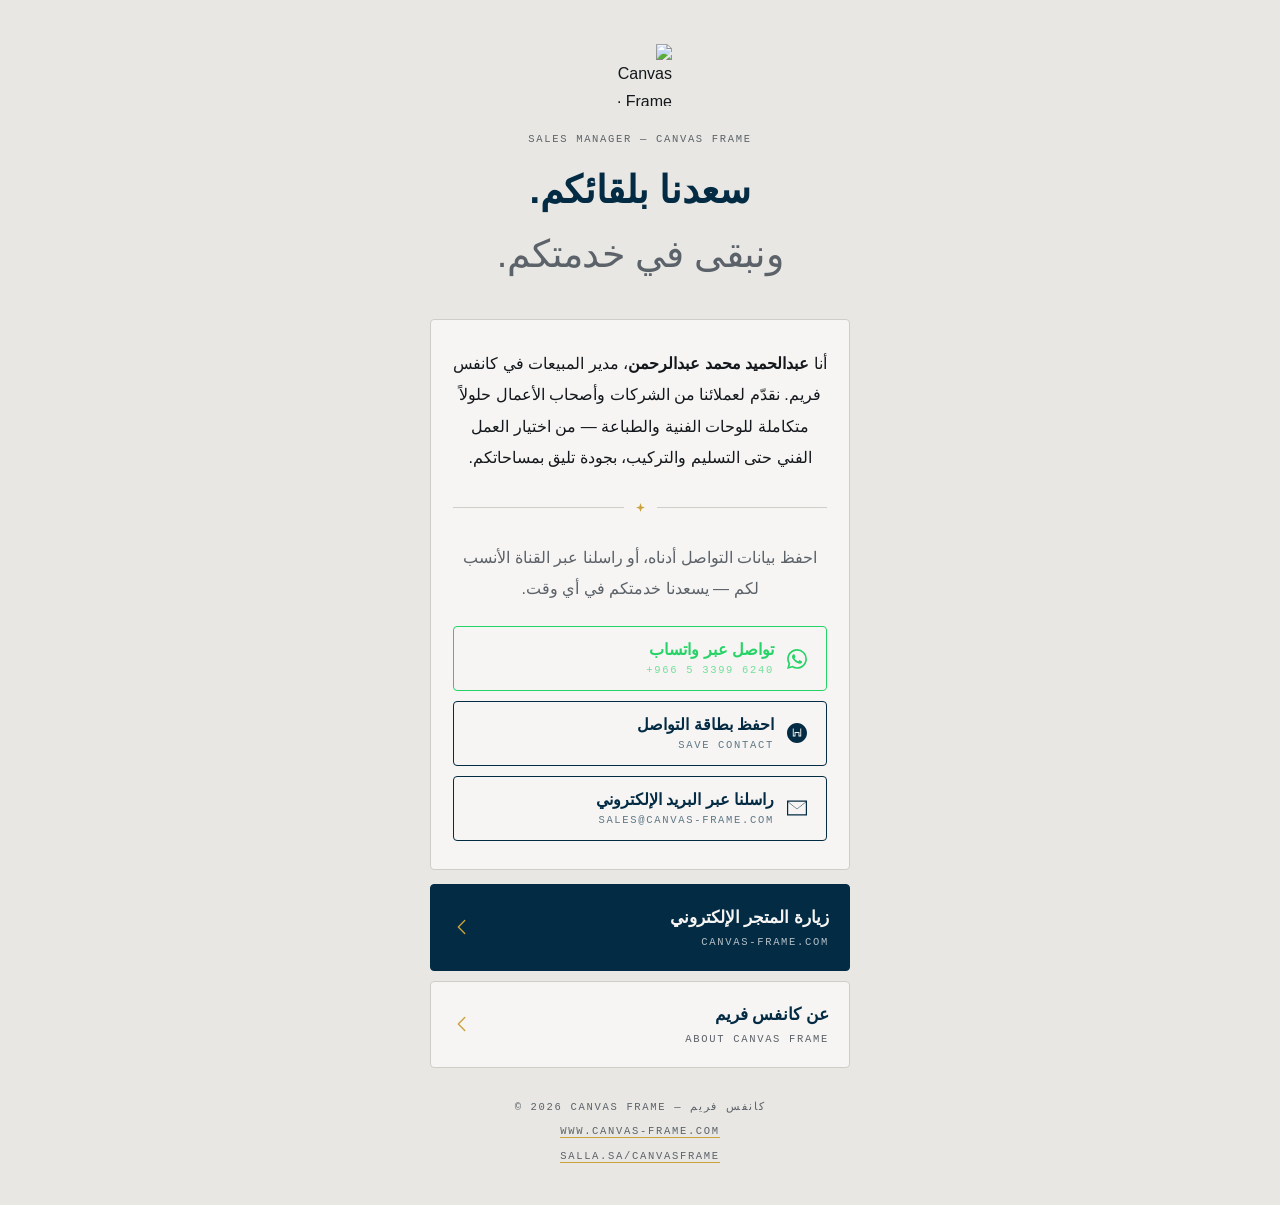
==== contact.html @ d9e20fb3 "Add the Tahani card page; lead the contact pages with the brand mark" ====
<!DOCTYPE html>
<html lang="ar" dir="rtl">
<head>
<meta charset="UTF-8">
<meta name="viewport" content="width=device-width, initial-scale=1.0, viewport-fit=cover">
<title>كانفس فريم — إدارة المبيعات | Canvas Frame</title>

<meta name="description" content="تواصل مباشر مع إدارة المبيعات في كانفس فريم — حلول اللوحات الفنية والطباعة للشركات وأصحاب الأعمال.">
<meta name="theme-color" content="#032b44">

<meta property="og:type" content="website">
<meta property="og:title" content="كانفس فريم — إدارة المبيعات | Canvas Frame">
<meta property="og:description" content="تواصل مباشر مع إدارة المبيعات في كانفس فريم — حلول اللوحات الفنية للشركات وأصحاب الأعمال.">
<meta property="og:image" content="https://aboodsu-source.github.io/canvas-frame/logo.svg">
<meta property="og:url" content="https://aboodsu-source.github.io/canvas-frame/contact.html">
<meta property="og:site_name" content="Canvas Frame">
<meta property="og:locale" content="ar_SA">

<meta name="twitter:card" content="summary_large_image">
<meta name="twitter:site" content="@canvasframe_sa">
<meta name="twitter:title" content="كانفس فريم — إدارة المبيعات | Canvas Frame">
<meta name="twitter:description" content="تواصل مباشر مع إدارة المبيعات في كانفس فريم.">
<meta name="twitter:image" content="https://aboodsu-source.github.io/canvas-frame/logo.svg">

<link rel="stylesheet" href="brand.css?v=6">
</head>
<body class="page-contact">

<div class="wrap">

  <div class="brand-mark">
    <img src="logo.svg" width="64" height="62" alt="Canvas Frame · كانفس فريم">
  </div>

  <div class="statement">
    <span class="stamp">Sales Manager — Canvas Frame</span>
    <h1>
      سعدنا بلقائكم.
      <em>ونبقى في خدمتكم.</em>
    </h1>
  </div>

  <div class="card">
    <p>أنا <strong>عبدالحميد محمد عبدالرحمن</strong>، مدير المبيعات في كانفس فريم. نقدّم لعملائنا من الشركات وأصحاب الأعمال حلولاً متكاملة للوحات الفنية والطباعة — من اختيار العمل الفني حتى التسليم والتركيب، بجودة تليق بمساحاتكم.</p>
    <div class="divider">
      <svg width="20" height="20" viewBox="0 0 24 24" aria-hidden="true"><path d="M12 0l3 9 9 3-9 3-3 9-3-9-9-3 9-3z"/></svg>
    </div>
    <p class="muted">احفظ بيانات التواصل أدناه، أو راسلنا عبر القناة الأنسب لكم — يسعدنا خدمتكم في أي وقت.</p>

    <div class="btn-stack">
      <a class="btn btn--wa" href="https://wa.me/966533996240" target="_blank" rel="noopener">
        <svg width="20" height="20" viewBox="0 0 24 24"><path d="M17.472 14.382c-.297-.149-1.758-.867-2.03-.967-.273-.099-.471-.148-.67.15-.197.297-.767.966-.94 1.164-.173.199-.347.223-.644.075-.297-.15-1.255-.463-2.39-1.475-.883-.788-1.48-1.761-1.653-2.059-.173-.297-.018-.458.13-.606.134-.133.298-.347.446-.52.149-.174.198-.298.298-.497.099-.198.05-.371-.025-.52-.075-.149-.669-1.612-.916-2.207-.242-.579-.487-.5-.669-.51-.173-.008-.371-.01-.57-.01-.198 0-.52.074-.792.372-.272.297-1.04 1.016-1.04 2.479 0 1.462 1.065 2.875 1.213 3.074.149.198 2.096 3.2 5.077 4.487.709.306 1.262.489 1.694.625.712.227 1.36.195 1.871.118.571-.085 1.758-.719 2.006-1.413.248-.694.248-1.289.173-1.413-.074-.124-.272-.198-.57-.347m-5.421 7.403h-.004a9.87 9.87 0 01-5.031-1.378l-.361-.214-3.741.982.998-3.648-.235-.374a9.86 9.86 0 01-1.51-5.26c.001-5.45 4.436-9.884 9.888-9.884 2.64 0 5.122 1.03 6.988 2.898a9.825 9.825 0 012.893 6.994c-.003 5.45-4.437 9.884-9.885 9.884m8.413-18.297A11.815 11.815 0 0012.05 0C5.495 0 .16 5.335.157 11.892c0 2.096.547 4.142 1.588 5.945L.057 24l6.305-1.654a11.882 11.882 0 005.683 1.448h.005c6.554 0 11.89-5.335 11.893-11.893a11.821 11.821 0 00-3.48-8.413Z"/></svg>
        <span>
          تواصل عبر واتساب
          <span class="stamp">+966 5 3399 6240</span>
        </span>
      </a>
      <a class="btn" href="hamid.vcf" download="abdulhamid-canvasframe.vcf">
        <svg width="20" height="20" viewBox="0 0 24 24"><path d="M12 0c-6.624 0-12 5.376-12 12s5.376 12 12 12 12-5.376 12-12-5.376-12-12-12m5.04 16.08h-3.24v-4.08h-3.6v4.08h-3.24v-9.48h1.08v8.4h1.08v-4.08h5.76v4.08h1.08v-8.4h1.08z"/></svg>
        <span>
          احفظ بطاقة التواصل
          <span class="stamp">Save contact</span>
        </span>
      </a>
      <a class="btn" href="mailto:sales@canvas-frame.com">
        <svg width="20" height="20" viewBox="0 0 24 24"><path d="M0 3v18h24v-18zm22.56 1.44-10.56 8.46-10.56-8.46zm-21.12.72 10.56 8.44 10.56-8.44v14.4h-21.12z"/></svg>
        <span>
          راسلنا عبر البريد الإلكتروني
          <span class="stamp">sales@canvas-frame.com</span>
        </span>
      </a>
    </div>
  </div>

  <nav class="actions">

    <a class="action action--lead" href="https://canvas-frame.com" target="_blank" rel="noopener">
      <span>
        <span class="action-ar">زيارة المتجر الإلكتروني</span>
        <span class="stamp">canvas-frame.com</span>
      </span>
      <svg width="20" height="20" class="arrow" viewBox="0 0 24 24" aria-hidden="true">
        <path d="M15 5l-7 7 7 7" stroke-linecap="round" stroke-linejoin="round"/>
      </svg>
    </a>

    <a class="action" href="index.html">
      <span>
        <span class="action-ar">عن كانفس فريم</span>
        <span class="stamp">About Canvas Frame</span>
      </span>
      <svg width="20" height="20" class="arrow" viewBox="0 0 24 24" aria-hidden="true">
        <path d="M15 5l-7 7 7 7" stroke-linecap="round" stroke-linejoin="round"/>
      </svg>
    </a>

  </nav>

  <footer>
    <span class="stamp">© 2026 Canvas Frame — كانفس فريم</span>
    <span class="stamp"><a href="https://www.canvas-frame.com">www.canvas-frame.com</a></span>
    <span class="stamp"><a href="https://salla.sa/canvasframe">salla.sa/canvasframe</a></span>
  </footer>

</div>

</body>
</html>
---- brand.css ----
/* ============================================================
   Canvas Frame — shared design system
   One file. Every customer-facing page links it. Change a token
   here and all pages move together.

   Type rule: Arabic is DG Tebian. Every Latin string is set in
   mono, uppercase and tracked — it reads as stamped data next to
   the Arabic voice. Never put Arabic inside .stamp; the mono
   stack has no Arabic glyphs and will fall back inconsistently.
   ============================================================ */

@font-face {
  font-family: 'DG Tebian';
  src: url('fonts/DGTebian-Black.ttf') format('truetype');
  font-weight: 900; font-style: normal; font-display: swap;
}
@font-face {
  font-family: 'DG Tebian';
  src: url('fonts/DGTebian-Bold.ttf') format('truetype');
  font-weight: 700; font-style: normal; font-display: swap;
}
@font-face {
  font-family: 'DG Tebian';
  src: url('fonts/DGTebian-Regular.ttf') format('truetype');
  font-weight: 400; font-style: normal; font-display: swap;
}

:root {
  /* brand */
  --navy:      #032b44;
  --gold:      #c9a23c;

  /* ground */
  --paper:     #e8e7e3;
  --card:      #f6f5f3;
  --ink:       #14181c;
  --ink-soft:  #5c6269;
  --rule:      #cfcdc8;

  /* the one action a page wants most */
  --lead-bg:   #032b44;
  --lead-fg:   #f6f5f3;
  --lead-soft: rgba(255,255,255,.7);

  --wa:        #25d366;

  --mono: ui-monospace, SFMono-Regular, "SF Mono", "Cascadia Mono", Menlo, Consolas, monospace;
  --ar:   'DG Tebian', 'Segoe UI', Tahoma, sans-serif;

  --measure: 420px;
  --radius:  4px;
}

/* Light only, on purpose. Following the visitor's OS preference would mean
   half of them meet a different-looking brand — and these pages are reached
   by scanning a badge, so first impression is the whole impression. */

* { margin: 0; padding: 0; box-sizing: border-box; }

/* stops the browser painting scrollbars and form controls dark
   for visitors whose OS is in dark mode */
html { -webkit-text-size-adjust: 100%; color-scheme: light; }

body {
  background: var(--paper);
  color: var(--ink);
  font-family: var(--ar);
  line-height: 1.75;
  -webkit-font-smoothing: antialiased;
  display: flex;
  flex-direction: column;
  align-items: center;
  min-height: 100svh;
  padding: 0 20px;
}

.wrap { width: 100%; max-width: var(--measure); }

/* ── Utility face: every Latin string on the site ── */
.stamp {
  font-family: var(--mono);
  font-size: 10.5px;
  letter-spacing: 0.16em;
  text-transform: uppercase;
  color: var(--ink-soft);
  font-weight: 500;
}

/* ── Statement: the block that opens a page ──
   No logo lockup above it. On the badge page they just scanned the
   mark; on the others the footer carries it. */
.statement { padding: 64px 0 36px; }
.statement .stamp { display: block; margin-bottom: 14px; }

/* ── Landing page (contact.html): everything centred ──
   The card's QR lands here, so the page opens like a formal centred
   statement, not a right-aligned column. Scoped to the body class —
   the other pages keep the RTL column. */
.page-contact .statement,
.page-contact .statement .stamp,
.page-contact .card p { text-align: center; }

/* ── Brand mark, contact.html only ──
   Every other page leans on the footer for identity — this one is
   reached cold from a QR scan (the business card's back), so the mark
   that's already in the visitor's hand opens the page instead of
   waiting for the footer. Scoped to the body class, not .statement
   itself, so the other pages are untouched. */
.page-contact .brand-mark { display: flex; justify-content: center; padding-top: 44px; }
.page-contact .brand-mark img { width: 64px; height: auto; display: block; }
.page-contact .statement { padding-top: 24px; }

/* Heavy Arabic needs more leading than Latin: ascenders (ا ل ط ك) and
   descenders (ج ح خ ع م ي) stack vertically and collide at tight values. */
h1 {
  font-size: clamp(30px, 9vw, 38px);
  font-weight: 900;
  line-height: 1.5;
  letter-spacing: -0.01em;
  color: var(--navy);
}

/* second fragment of a two-part headline: the invitation, not the claim */
h1 span, h1 em {
  display: block;
  margin-top: 0.18em;
  font-style: normal;
  font-weight: 400;
  color: var(--ink-soft);
}

h2 {
  font-size: 22px;
  font-weight: 700;
  color: var(--navy);
  line-height: 1.55;
}

p { font-size: 16px; font-weight: 400; line-height: 1.95; }

.muted { color: var(--ink-soft); }

/* ── Card: any grouped block of content ── */
.card {
  background: var(--card);
  border: 1px solid var(--rule);
  border-radius: var(--radius);
  padding: 28px 22px;
  margin-bottom: 14px;
}

.card > h2 + .stamp { display: block; margin: 2px 0 22px; }
.card > p + p { margin-top: 14px; }
.card > .btn-stack { margin-top: 22px; }

/* ── Action row: label + stamped sub-label + chevron ── */
.actions { display: grid; gap: 10px; }

.action {
  display: grid;
  grid-template-columns: 1fr auto;
  align-items: center;
  gap: 16px;
  padding: 18px 20px;
  background: var(--card);
  border: 1px solid var(--rule);
  border-radius: var(--radius);
  text-decoration: none;
  color: inherit;
  transition: border-color .18s, transform .18s;
}
.action:hover,
.action:focus-visible { border-color: var(--gold); transform: translateX(-2px); }
.action:focus-visible { outline: 2px solid var(--gold); outline-offset: 3px; }

.action-ar { font-size: 17px; font-weight: 700; color: var(--navy); }
.action .stamp { display: block; margin-top: 1px; }

.action--lead { background: var(--lead-bg); border-color: var(--lead-bg); }
.action--lead .action-ar { color: var(--lead-fg); }
.action--lead .stamp { color: var(--lead-soft); }

.arrow {
  width: 22px; height: 22px;
  fill: none;
  stroke: var(--gold);
  stroke-width: 1.5;
  transition: transform .18s;
}
.action:hover .arrow { transform: translateX(-4px); }

/* ── Numbered step: only for content that really is a sequence ── */
.step {
  display: flex;
  gap: 14px;
  margin-bottom: 22px;
  align-items: flex-start;
}
.step:last-child { margin-bottom: 0; }

/* One 30px icon column for both steps and tips, so the text edge is
   identical down the whole card. line-height:1 or the mono digit sits
   low inside the circle. */
.step-num {
  width: 30px; height: 30px;
  flex-shrink: 0;
  display: grid; place-items: center;
  border: 1px solid var(--navy);
  border-radius: 50%;
  font-family: var(--mono);
  font-size: 12px;
  font-weight: 500;
  line-height: 1;
  color: var(--navy);
}

.step-title { font-size: 16px; font-weight: 700; color: var(--navy); line-height: 1.5; }
.step .stamp { display: block; margin-top: 2px; }

/* ── Tip: a flat list, no numbers — order carries no meaning ── */
.tip {
  display: flex;
  gap: 14px;
  align-items: flex-start;
  padding: 16px 0;
  border-top: 1px solid var(--rule);
}
.tip:first-of-type { border-top: 0; padding-top: 0; }
.tip:last-child { padding-bottom: 0; }

/* SVG, never emoji: emoji render at a different size, weight and
   baseline on every platform, so they cannot be aligned. */
.tip-icon {
  width: 30px; height: 30px;
  flex-shrink: 0;
  display: grid; place-items: center;
}
.tip-icon svg {
  width: 21px; height: 21px;
  fill: none;
  stroke: var(--gold);
  stroke-width: 1.5;
  stroke-linecap: round;
  stroke-linejoin: round;
}

.tip-title { font-size: 16px; font-weight: 700; color: var(--navy); line-height: 1.5; }
.tip .stamp { display: block; margin-top: 2px; }

/* Latin inside an RTL page: render each run left-to-right so trailing
   punctuation lands correctly. Inline stamps inherit their position from
   the parent; the block ones need pushing back to the RTL edge, except in
   the footer where they are centred grid items. */
.stamp { direction: ltr; }
.statement .stamp,
.card > h2 + .stamp,
.step .stamp,
.tip .stamp,
.action .stamp { text-align: right; }

/* ── Buttons ──
   Grid, not centred flex. Centring each button independently puts its
   icon wherever its own label happens to end, so a stack of two lands
   the icons on two different axes. A fixed icon column gives every
   button in the stack one shared axis and one shared text edge; the
   min-height keeps them the same size when one label wraps. */
.btn {
  display: grid;
  grid-template-columns: 22px 1fr;
  align-items: center;
  gap: 12px;
  min-height: 58px;
  padding: 11px 18px;
  border: 1px solid var(--navy);
  border-radius: var(--radius);
  background: none;
  color: var(--navy);
  text-decoration: none;
  font-size: 16px;
  font-weight: 700;
  line-height: 1.5;
  text-align: right;
  transition: background .18s, color .18s, border-color .18s;
}
.btn svg { width: 20px; height: 20px; fill: currentColor; justify-self: center; }
.btn .stamp { display: block; text-align: right; color: inherit; opacity: .62; margin-top: 1px; }
.btn:hover, .btn:focus-visible { background: var(--navy); color: var(--paper); }
.btn:focus-visible { outline: 2px solid var(--gold); outline-offset: 3px; }

.btn--wa { border-color: var(--wa); color: var(--wa); }
.btn--wa:hover, .btn--wa:focus-visible { background: var(--wa); color: #fff; }

.btn-stack { display: grid; gap: 10px; }

/* ── Social ── */
.social {
  display: flex;
  justify-content: center;
  gap: 8px;
  margin-top: 32px;
  padding-top: 28px;
  border-top: 1px solid var(--rule);
}
.social a {
  width: 46px; height: 46px;
  display: grid; place-items: center;
  border: 1px solid var(--rule);
  border-radius: var(--radius);
  transition: border-color .18s, background .18s;
}
.social a:hover, .social a:focus-visible { border-color: var(--gold); background: var(--card); }
.social a:focus-visible { outline: 2px solid var(--gold); outline-offset: 3px; }
.social svg { width: 18px; height: 18px; fill: var(--ink-soft); }
.social a:hover svg { fill: var(--navy); }

/* ── Footer ── */
footer {
  text-align: center;
  padding: 30px 0 40px;
  display: grid;
  gap: 6px;
  justify-items: center;
}
footer a { color: inherit; text-decoration: none; border-bottom: 1px solid var(--gold); }

/* ── Rule with a mark: separates movements within a page ── */
.divider {
  display: flex;
  align-items: center;
  gap: 12px;
  margin: 30px 0;
  color: var(--gold);
}
.divider::before, .divider::after {
  content: '';
  flex: 1;
  height: 1px;
  background: var(--rule);
}
/* SVG, not a ✦ dingbat: the OS swaps that for a colour emoji font and
   ignores `color`, so the mark came out orange instead of brand gold. */
.divider svg { width: 9px; height: 9px; fill: var(--gold); display: block; }

@media (prefers-reduced-motion: reduce) {
  * { transition: none !important; animation: none !important; }
}

@media print {
  body { background: none; }
  .card, .action { border: 1px solid #ddd; }
  .social, .actions { break-inside: avoid; }
}
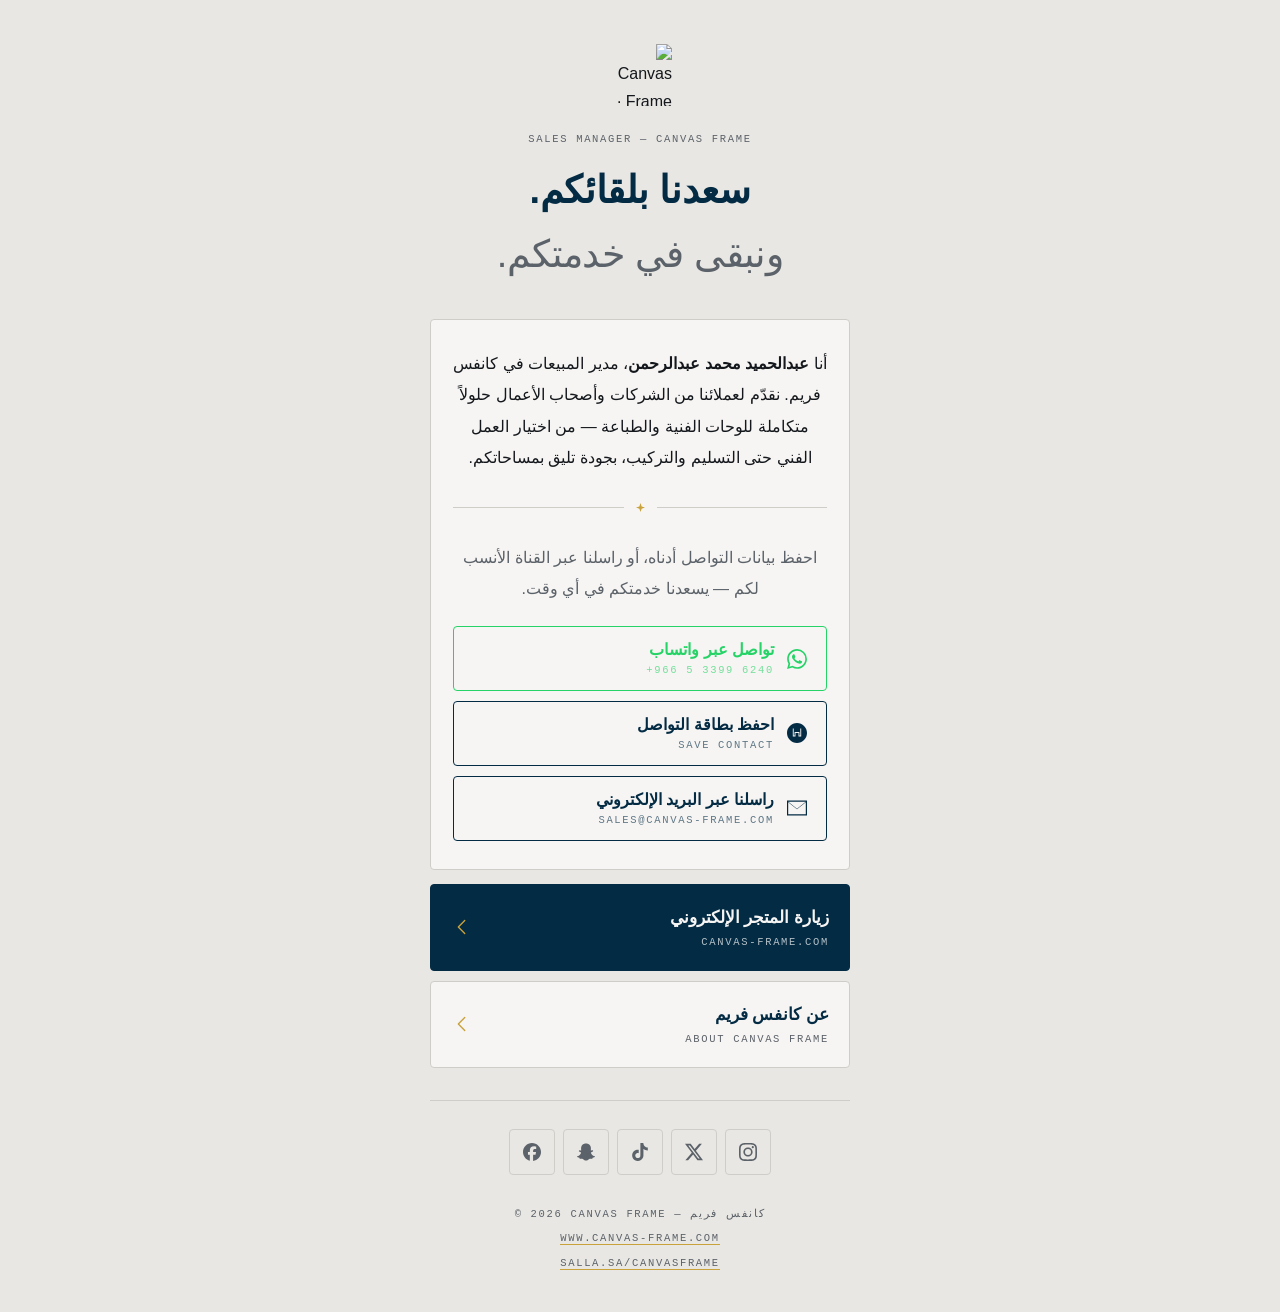
==== commit 09767ea0: "Add the social row to the card landing pages; web-first greeting for Tahani" ====
--- a/contact.html
+++ b/contact.html
@@ -96,6 +96,24 @@
 
   </nav>
 
+  <div class="social">
+    <a href="https://instagram.com/canvasframe.sa" target="_blank" rel="noopener" aria-label="Instagram">
+      <svg width="20" height="20" viewBox="0 0 24 24"><path d="M7.0301.084c-1.2768.0602-2.1487.264-2.911.5634-.7888.3075-1.4575.72-2.1228 1.3877-.6652.6677-1.075 1.3368-1.3802 2.127-.2954.7638-.4956 1.6365-.552 2.914-.0564 1.2775-.0689 1.6882-.0626 4.947.0062 3.2586.0206 3.6671.0825 4.9473.061 1.2765.264 2.1482.5635 2.9107.308.7889.72 1.4573 1.388 2.1228.6679.6655 1.3365 1.0743 2.1285 1.38.7632.295 1.6361.4961 2.9134.552 1.2773.056 1.6884.069 4.9462.0627 3.2578-.0062 3.668-.0207 4.9478-.0814 1.28-.0607 2.147-.2652 2.9098-.5633.7889-.3086 1.4578-.72 2.1228-1.3881.665-.6682 1.0745-1.3378 1.3795-2.1284.2957-.7632.4966-1.636.552-2.9124.056-1.2809.0692-1.6898.063-4.948-.0063-3.2583-.021-3.6668-.0817-4.9465-.0607-1.2797-.264-2.1487-.5633-2.9117-.3084-.7889-.72-1.4568-1.3876-2.1228C21.2982 1.33 20.628.9208 19.8378.6165 19.074.321 18.2017.1197 16.9244.0645 15.6471.0093 15.236-.005 11.977.0014 8.718.0076 8.31.0215 7.0301.0839m.1402 21.6932c-1.17-.0509-1.8053-.2453-2.2287-.408-.5606-.216-.96-.4771-1.3819-.895-.422-.4178-.6811-.8186-.9-1.378-.1644-.4234-.3624-1.058-.4171-2.228-.0595-1.2645-.072-1.6442-.079-4.848-.007-3.2037.0053-3.583.0607-4.848.05-1.169.2456-1.805.408-2.2282.216-.5613.4762-.96.895-1.3816.4188-.4217.8184-.6814 1.3783-.9003.423-.1651 1.0575-.3614 2.227-.4171 1.2655-.06 1.6447-.072 4.848-.079 3.2033-.007 3.5835.005 4.8495.0608 1.169.0508 1.8053.2445 2.228.408.5608.216.96.4754 1.3816.895.4217.4194.6816.8176.9005 1.3787.1653.4217.3617 1.056.4169 2.2263.0602 1.2655.0739 1.645.0796 4.848.0058 3.203-.0055 3.5834-.061 4.848-.051 1.17-.245 1.8055-.408 2.2294-.216.5604-.4763.96-.8954 1.3814-.419.4215-.8181.6811-1.3783.9-.4224.1649-1.0577.3617-2.2262.4174-1.2656.0595-1.6448.072-4.8493.079-3.2045.007-3.5825-.006-4.848-.0608M16.953 5.5864A1.44 1.44 0 1 0 18.39 4.144a1.44 1.44 0 0 0-1.437 1.4424M5.8385 12.012c.0067 3.4032 2.7706 6.1557 6.173 6.1493 3.4026-.0065 6.157-2.7701 6.1506-6.1733-.0065-3.4032-2.771-6.1565-6.174-6.1498-3.403.0067-6.156 2.771-6.1496 6.1738M8 12.0077a4 4 0 1 1 4.008 3.9921A3.9996 3.9996 0 0 1 8 12.0077"/></svg>
+    </a>
+    <a href="https://x.com/canvasframe_sa" target="_blank" rel="noopener" aria-label="X">
+      <svg width="20" height="20" viewBox="0 0 24 24"><path d="M18.901 1.153h3.68l-8.04 9.19L24 22.846h-7.406l-5.8-7.584-6.638 7.584H.474l8.6-9.83L0 1.154h7.594l5.243 6.932ZM17.61 20.644h2.039L6.486 3.24H4.298Z"/></svg>
+    </a>
+    <a href="https://www.tiktok.com/@canvasframe_sa" target="_blank" rel="noopener" aria-label="TikTok">
+      <svg width="20" height="20" viewBox="0 0 24 24"><path d="M12.525.02c1.31-.02 2.61-.01 3.91-.02.08 1.53.63 3.09 1.75 4.17 1.12 1.11 2.7 1.62 4.24 1.79v4.03c-1.44-.05-2.89-.35-4.2-.97-.57-.26-1.1-.59-1.62-.93-.01 2.92.01 5.84-.02 8.75-.08 1.4-.54 2.79-1.35 3.94-1.31 1.92-3.58 3.17-5.91 3.21-1.43.08-2.86-.31-4.08-1.03-2.02-1.19-3.44-3.37-3.65-5.71-.02-.5-.03-1-.01-1.49.18-1.9 1.12-3.72 2.58-4.96 1.66-1.44 3.98-2.13 6.15-1.72.02 1.48-.04 2.96-.04 4.44-.99-.32-2.15-.23-3.02.37-.63.41-1.11 1.04-1.36 1.75-.21.51-.15 1.07-.14 1.61.24 1.64 1.82 3.02 3.5 2.87 1.12-.01 2.19-.66 2.77-1.61.19-.33.4-.67.41-1.06.1-1.79.06-3.57.07-5.36.01-4.03-.01-8.05.02-12.07z"/></svg>
+    </a>
+    <a href="https://www.snapchat.com/add/canvasframe.sa" target="_blank" rel="noopener" aria-label="Snapchat">
+      <svg width="20" height="20" viewBox="0 0 24 24"><path d="M12.206.793c.99 0 4.347.276 5.93 3.821.529 1.193.403 3.219.299 4.847l-.003.06c-.012.18-.022.345-.03.51.075.045.203.09.401.09.3-.016.659-.12 1.033-.301.165-.088.344-.104.464-.104.182 0 .359.029.509.09.45.149.734.479.734.838.015.449-.39.839-1.213 1.168-.089.029-.209.075-.344.119-.45.135-1.139.36-1.333.81-.09.224-.061.524.12.868l.015.015c.06.136 1.526 3.475 4.791 4.014.255.044.435.27.42.509 0 .075-.015.149-.045.225-.24.569-1.273.988-3.146 1.271-.059.091-.12.375-.164.57-.029.179-.074.36-.134.553-.076.271-.27.405-.555.405h-.03c-.135 0-.313-.031-.538-.074-.36-.075-.765-.135-1.273-.135-.3 0-.599.015-.913.074-.6.104-1.123.464-1.723.884-.853.599-1.826 1.288-3.294 1.288-.06 0-.119-.015-.18-.015h-.149c-1.468 0-2.427-.675-3.279-1.288-.599-.42-1.107-.779-1.707-.884-.314-.045-.629-.074-.928-.074-.54 0-.958.089-1.272.149-.211.043-.391.074-.54.074-.374 0-.523-.224-.583-.42-.061-.192-.09-.389-.135-.567-.046-.181-.105-.494-.166-.57-1.918-.222-2.95-.642-3.189-1.226-.031-.063-.052-.15-.055-.225-.015-.243.165-.465.42-.509 3.264-.54 4.73-3.879 4.791-4.02l.016-.029c.18-.345.224-.645.119-.869-.195-.434-.884-.658-1.332-.809-.121-.029-.24-.074-.346-.119-1.107-.435-1.257-.93-1.197-1.273.09-.479.674-.793 1.168-.793.146 0 .27.029.383.074.42.194.789.3 1.104.3.234 0 .384-.06.465-.105l-.046-.569c-.098-1.626-.225-3.651.307-4.837C7.392 1.077 10.739.807 11.727.807l.419-.015h.06z"/></svg>
+    </a>
+    <a href="https://www.facebook.com/profile.php?id=61596134306236" target="_blank" rel="noopener" aria-label="Facebook">
+      <svg width="20" height="20" viewBox="0 0 24 24"><path d="M9.101 23.691v-7.98H6.627v-3.667h2.474v-1.58c0-4.085 1.848-5.978 5.858-5.978.401 0 .955.042 1.468.103a8.68 8.68 0 0 1 1.141.195v3.325a8.623 8.623 0 0 0-.653-.036 26.805 26.805 0 0 0-.733-.009c-.707 0-1.259.096-1.675.309a1.686 1.686 0 0 0-.679.622c-.258.42-.374.995-.374 1.752v1.297h3.919l-.386 2.103-.287 1.564h-3.246v8.245C19.396 23.238 24 18.179 24 12.044c0-6.627-5.373-12-12-12s-12 5.373-12 12c0 5.628 3.874 10.35 9.101 11.647Z"/></svg>
+    </a>
+  </div>
+
   <footer>
     <span class="stamp">© 2026 Canvas Frame — كانفس فريم</span>
     <span class="stamp"><a href="https://www.canvas-frame.com">www.canvas-frame.com</a></span>
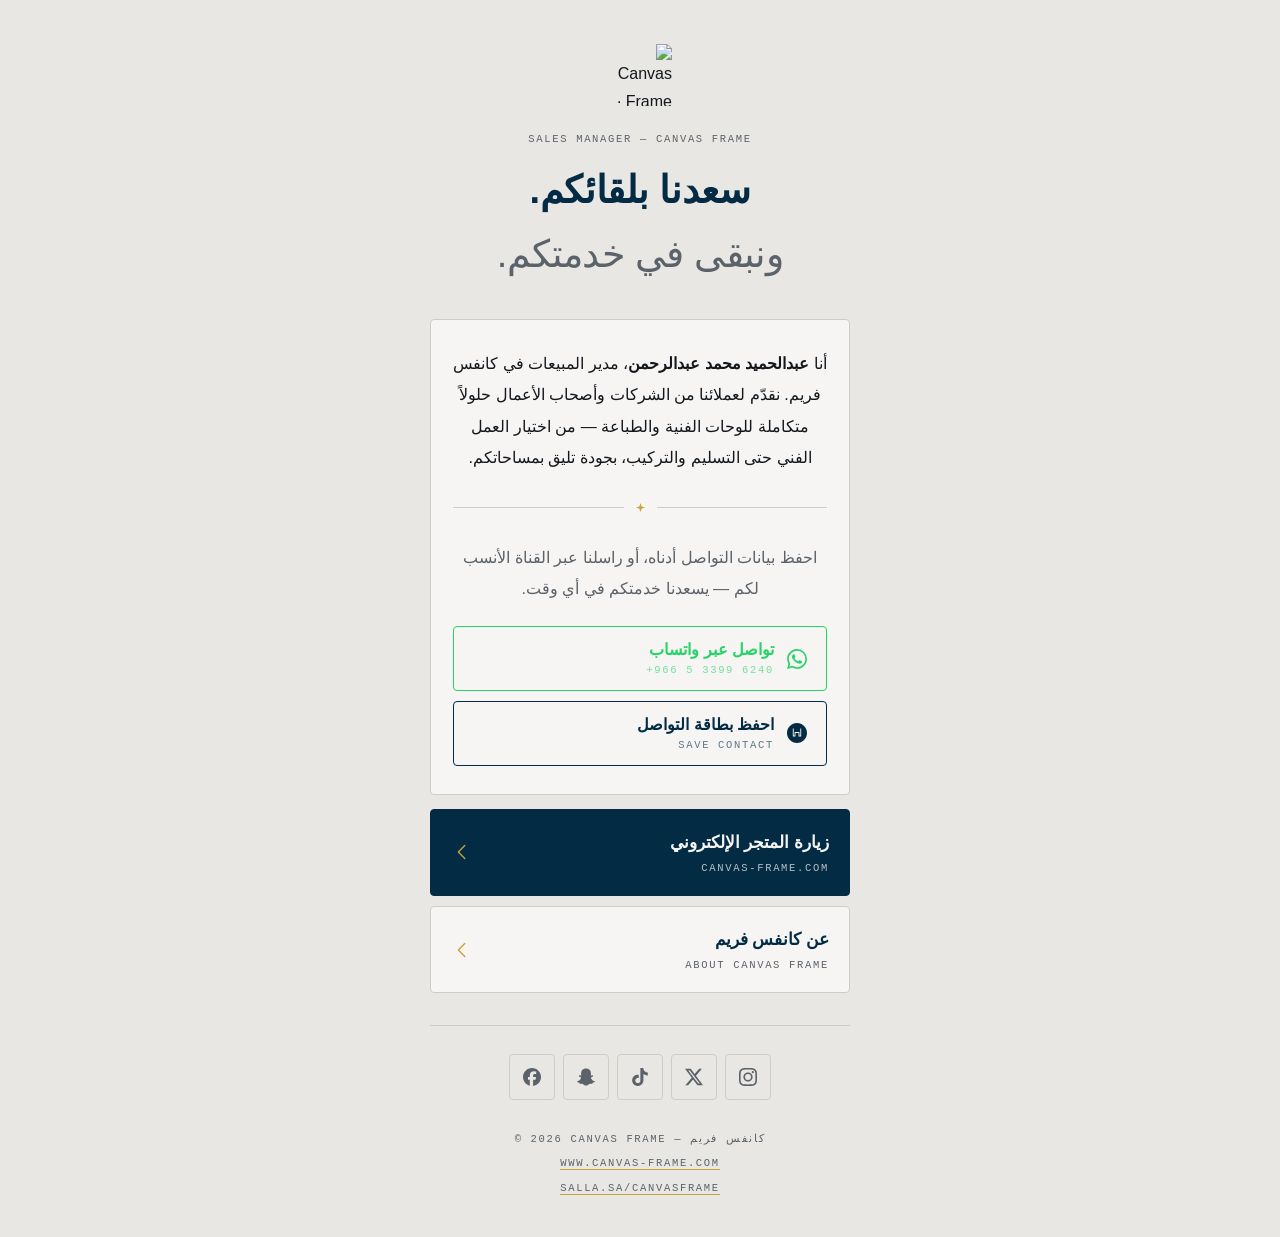
==== commit 9ce50ccf: "Drop the dead sales@ address from the pages and vCards" ====
--- a/contact.html
+++ b/contact.html
@@ -11,8 +11,8 @@
 <meta property="og:type" content="website">
 <meta property="og:title" content="كانفس فريم — إدارة المبيعات | Canvas Frame">
 <meta property="og:description" content="تواصل مباشر مع إدارة المبيعات في كانفس فريم — حلول اللوحات الفنية للشركات وأصحاب الأعمال.">
-<meta property="og:image" content="https://aboodsu-source.github.io/canvas-frame/logo.svg">
-<meta property="og:url" content="https://aboodsu-source.github.io/canvas-frame/contact.html">
+<meta property="og:image" content="https://canvasframesa-lang.github.io/canvas-frame/logo.svg">
+<meta property="og:url" content="https://canvasframesa-lang.github.io/canvas-frame/contact.html">
 <meta property="og:site_name" content="Canvas Frame">
 <meta property="og:locale" content="ar_SA">
 
@@ -20,7 +20,7 @@
 <meta name="twitter:site" content="@canvasframe_sa">
 <meta name="twitter:title" content="كانفس فريم — إدارة المبيعات | Canvas Frame">
 <meta name="twitter:description" content="تواصل مباشر مع إدارة المبيعات في كانفس فريم.">
-<meta name="twitter:image" content="https://aboodsu-source.github.io/canvas-frame/logo.svg">
+<meta name="twitter:image" content="https://canvasframesa-lang.github.io/canvas-frame/logo.svg">
 
 <link rel="stylesheet" href="brand.css?v=6">
 </head>
@@ -60,13 +60,6 @@
         <span>
           احفظ بطاقة التواصل
           <span class="stamp">Save contact</span>
-        </span>
-      </a>
-      <a class="btn" href="mailto:sales@canvas-frame.com">
-        <svg width="20" height="20" viewBox="0 0 24 24"><path d="M0 3v18h24v-18zm22.56 1.44-10.56 8.46-10.56-8.46zm-21.12.72 10.56 8.44 10.56-8.44v14.4h-21.12z"/></svg>
-        <span>
-          راسلنا عبر البريد الإلكتروني
-          <span class="stamp">sales@canvas-frame.com</span>
         </span>
       </a>
     </div>
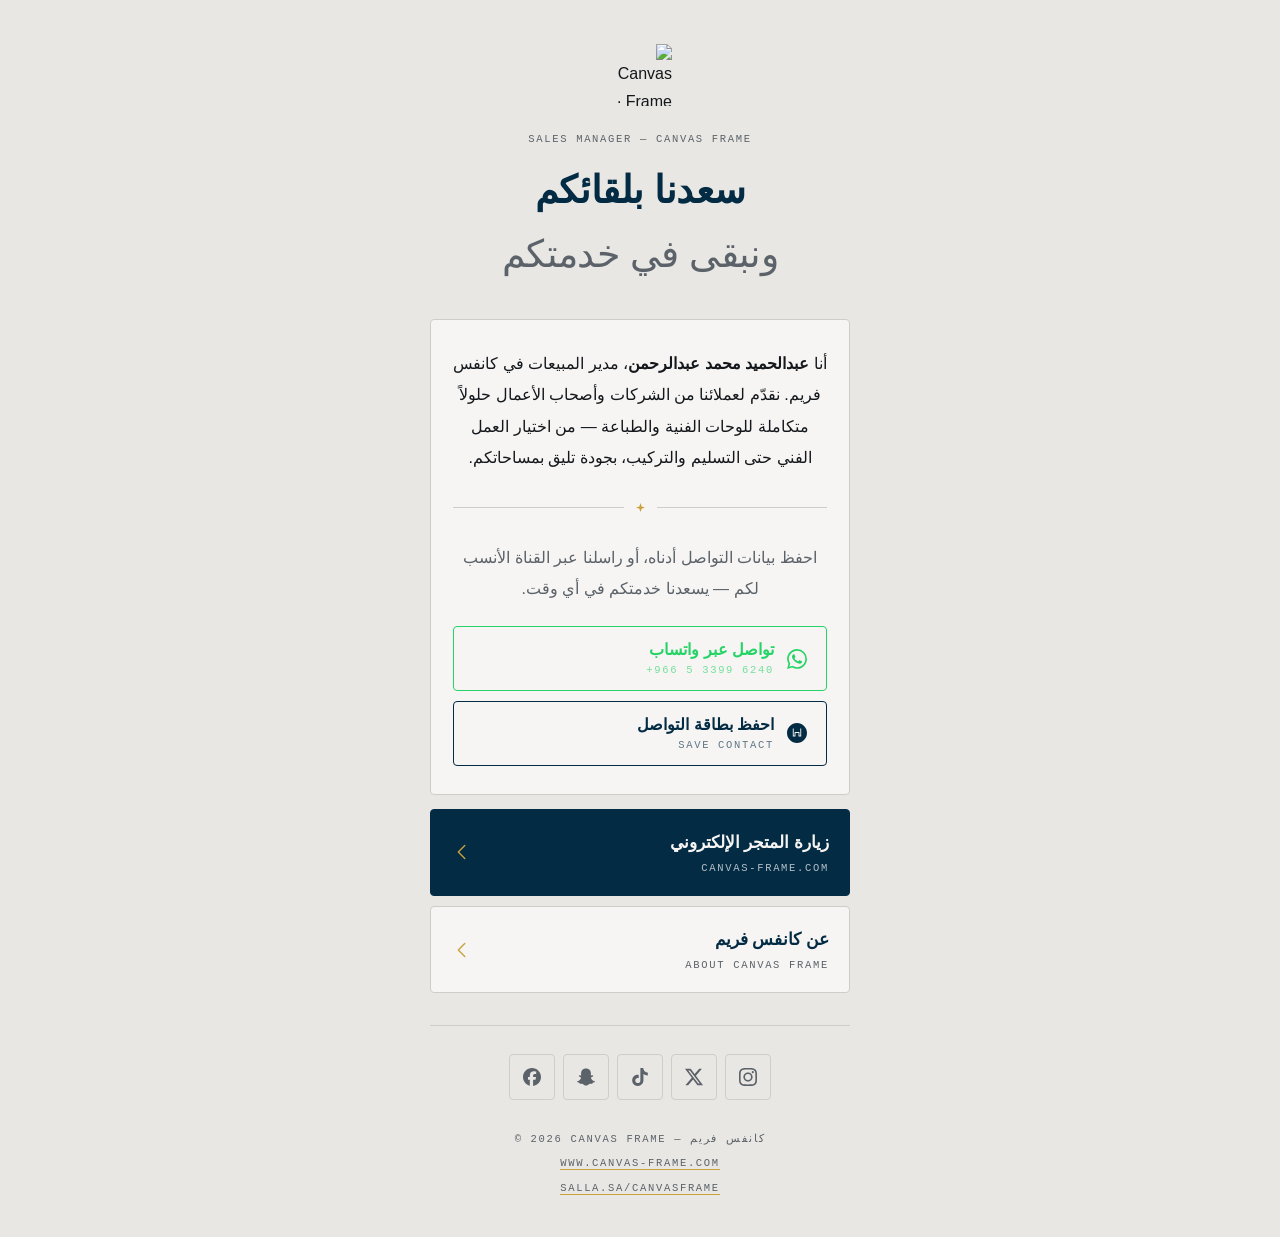
==== commit 80ce5eb2: "Use the brand tagline on the contact cards; drop the stop marks" ====
--- a/contact.html
+++ b/contact.html
@@ -35,8 +35,8 @@
   <div class="statement">
     <span class="stamp">Sales Manager — Canvas Frame</span>
     <h1>
-      سعدنا بلقائكم.
-      <em>ونبقى في خدمتكم.</em>
+      سعدنا بلقائكم
+      <em>ونبقى في خدمتكم</em>
     </h1>
   </div>
 
